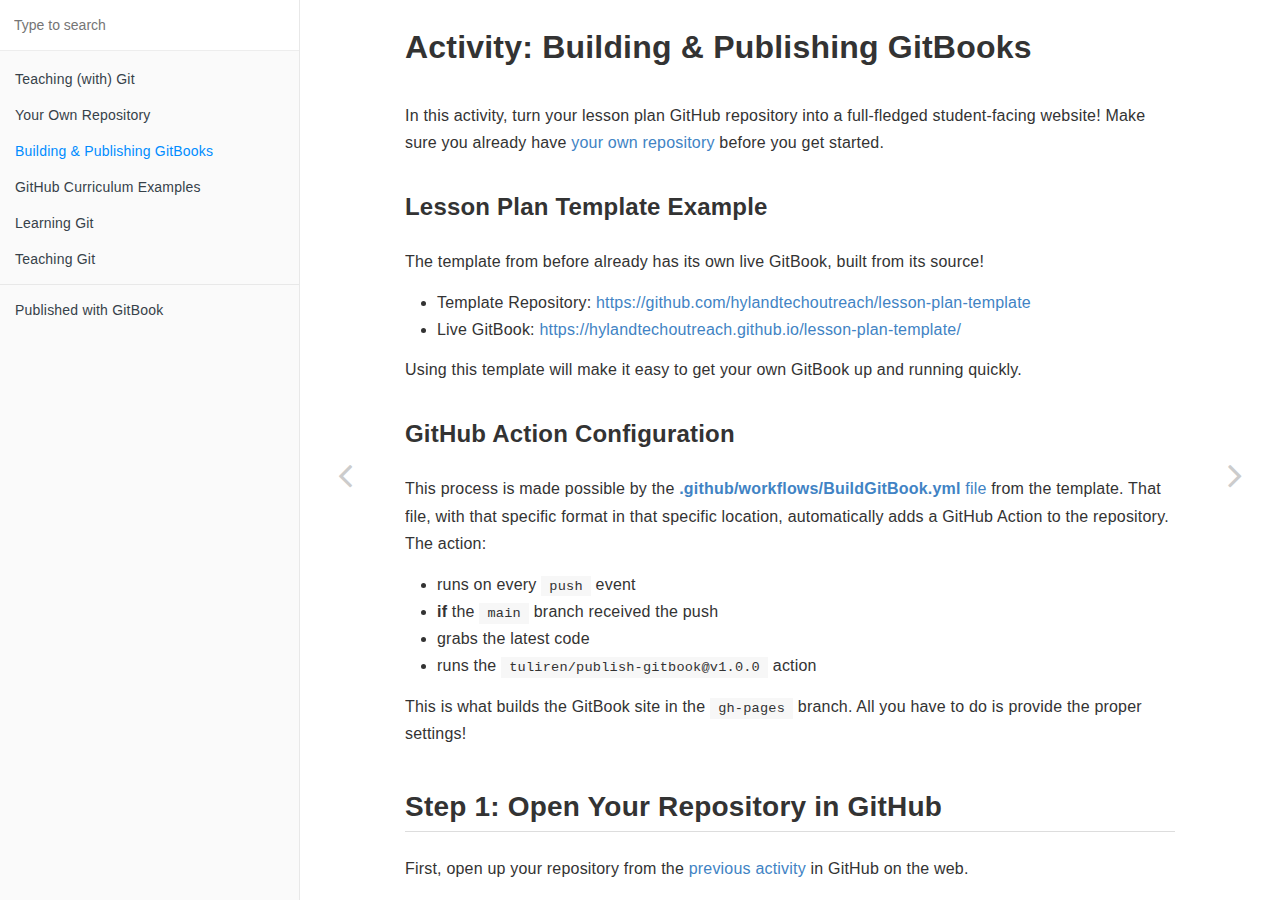
==== BuildingAndPublishingGitBooks.html @ dd917e14 "Update gitbook 2024-06-04 14:26:56" ====
<!DOCTYPE HTML>
<html lang="" >
    <head>
        <meta charset="UTF-8">
        <meta content="text/html; charset=utf-8" http-equiv="Content-Type">
        <title>Building & Publishing GitBooks · Teaching (with) Git</title>
        <meta http-equiv="X-UA-Compatible" content="IE=edge" />
        <meta name="description" content="">
        <meta name="generator" content="GitBook 3.2.3">
        
        
        
    
    <link rel="stylesheet" href="gitbook/style.css">

    
            
                
                <link rel="stylesheet" href="gitbook/gitbook-plugin-highlight/website.css">
                
            
                
                <link rel="stylesheet" href="gitbook/gitbook-plugin-search/search.css">
                
            
                
                <link rel="stylesheet" href="gitbook/gitbook-plugin-fontsettings/website.css">
                
            
        

    

    
        
        <link rel="stylesheet" href="styles/website.css">
        
    
        
    
        
    
        
    
        
    
        
    

        
    
    
    <meta name="HandheldFriendly" content="true"/>
    <meta name="viewport" content="width=device-width, initial-scale=1, user-scalable=no">
    <meta name="apple-mobile-web-app-capable" content="yes">
    <meta name="apple-mobile-web-app-status-bar-style" content="black">
    <link rel="apple-touch-icon-precomposed" sizes="152x152" href="gitbook/images/apple-touch-icon-precomposed-152.png">
    <link rel="shortcut icon" href="gitbook/images/favicon.ico" type="image/x-icon">

    
    <link rel="next" href="GitHubCurriculumExamples.html" />
    
    
    <link rel="prev" href="YourOwnRepository.html" />
    

    </head>
    <body>
        
<div class="book">
    <div class="book-summary">
        
            
<div id="book-search-input" role="search">
    <input type="text" placeholder="Type to search" />
</div>

            
                <nav role="navigation">
                


<ul class="summary">
    
    

    

    
        
        
    
        <li class="chapter " data-level="1.1" data-path="./">
            
                <a href="./">
            
                    
                    Teaching (with) Git
            
                </a>
            

            
        </li>
    
        <li class="chapter " data-level="1.2" data-path="YourOwnRepository.html">
            
                <a href="YourOwnRepository.html">
            
                    
                    Your Own Repository
            
                </a>
            

            
        </li>
    
        <li class="chapter active" data-level="1.3" data-path="BuildingAndPublishingGitBooks.html">
            
                <a href="BuildingAndPublishingGitBooks.html">
            
                    
                    Building & Publishing GitBooks
            
                </a>
            

            
        </li>
    
        <li class="chapter " data-level="1.4" data-path="GitHubCurriculumExamples.html">
            
                <a href="GitHubCurriculumExamples.html">
            
                    
                    GitHub Curriculum Examples
            
                </a>
            

            
        </li>
    
        <li class="chapter " data-level="1.5" data-path="LearningGit.html">
            
                <a href="LearningGit.html">
            
                    
                    Learning Git
            
                </a>
            

            
        </li>
    
        <li class="chapter " data-level="1.6" data-path="TeachingGit.html">
            
                <a href="TeachingGit.html">
            
                    
                    Teaching Git
            
                </a>
            

            
        </li>
    

    

    <li class="divider"></li>

    <li>
        <a href="https://www.gitbook.com" target="blank" class="gitbook-link">
            Published with GitBook
        </a>
    </li>
</ul>


                </nav>
            
        
    </div>

    <div class="book-body">
        
            <div class="body-inner">
                
                    

<div class="book-header" role="navigation">
    

    <!-- Title -->
    <h1>
        <i class="fa fa-circle-o-notch fa-spin"></i>
        <a href="." >Building & Publishing GitBooks</a>
    </h1>
</div>




                    <div class="page-wrapper" tabindex="-1" role="main">
                        <div class="page-inner">
                            
<div id="book-search-results">
    <div class="search-noresults">
    
                                <section class="normal markdown-section">
                                
                                <h1 id="activity-building--publishing-gitbooks">Activity: Building &amp; Publishing GitBooks</h1>
<p>In this activity, turn your lesson plan GitHub repository into a full-fledged student-facing website! Make sure you already have <a href="YourOwnRepository.html">your own repository</a> before you get started.</p>
<h3 id="lesson-plan-template-example">Lesson Plan Template Example</h3>
<p>The template from before already has its own live GitBook, built from its source!</p>
<ul>
<li>Template Repository: <a href="https://github.com/hylandtechoutreach/lesson-plan-template" target="_blank">https://github.com/hylandtechoutreach/lesson-plan-template</a></li>
<li>Live GitBook: <a href="https://hylandtechoutreach.github.io/lesson-plan-template/" target="_blank">https://hylandtechoutreach.github.io/lesson-plan-template/</a></li>
</ul>
<p>Using this template will make it easy to get your own GitBook up and running quickly.</p>
<h3 id="github-action-configuration">GitHub Action Configuration</h3>
<p>This process is made possible by the <a href="https://github.com/hylandtechoutreach/lesson-plan-template/blob/main/.github/workflows/BuildGitBook.yml" target="_blank"><strong>.github/workflows/BuildGitBook.yml</strong> file</a> from the template. That file, with that specific format in that specific location, automatically adds a GitHub Action to the repository. The action:</p>
<ul>
<li>runs on every <code>push</code> event</li>
<li><strong>if</strong> the <code>main</code> branch received the push</li>
<li>grabs the latest code</li>
<li>runs the <code>tuliren/publish-gitbook@v1.0.0</code> action</li>
</ul>
<p>This is what builds the GitBook site in the <code>gh-pages</code> branch. All you have to do is provide the proper settings!</p>
<h2 id="step-1-open-your-repository-in-github">Step 1: Open Your Repository in GitHub</h2>
<p>First, open up your repository from the <a href="YourOwnRepository.html">previous activity</a> in GitHub on the web.</p>
<h2 id="step-2-update-permissions-for-github-actions">Step 2: Update Permissions for GitHub Actions</h2>
<p>Next, the GitHub Action workflow needs the proper permissions in order to push the GitBook code to the repository. Follow these steps:</p>
<ol>
<li>Open the Settings of the repository from the top menu<br> <img src="Assets/RepositorySettings.png" alt=""></li>
<li>On the left, under <strong>Code and automation</strong>, click the <strong>Actions</strong> dropdown</li>
<li>Under <strong>Actions</strong>, select the <strong>General</strong> page<br> <img src="Assets/ActionsGeneralSettings.png" alt=""></li>
<li>On that page, scroll down to the <strong>Workflow permissions</strong> section</li>
<li>Select the <strong>Read and write permissions</strong> option</li>
<li>Click the <strong>Save</strong> button<br> <img src="Assets/WorkflowReadWriteSave.png" alt=""></li>
</ol>
<p>Now the GitHub Action should be able to run successfully. It&apos;s time to test it.</p>
<h2 id="step-3-update-the-content">Step 3: Update the Content</h2>
<p>Make a nominal change to the codebase just to see if it&apos;s working.</p>
<ol>
<li>Open the <strong>AdditionalPage.md</strong> file from the GitHub Web interface<br> <img src="Assets/OpenAdditionalPage.png" alt=""></li>
<li>When viewing the file, click the edit button in the upper right<br> <img src="Assets/EditAdditionalPage.png" alt=""></li>
<li>In the editor, make a change in the file (like adding &quot;It&apos;s cool.&quot; at the end)</li>
<li>Click the <strong>Commit changes</strong> button in the upper right<br> <img src="Assets/CommitAdditionalPage.png" alt=""></li>
<li>In the pop-up that appears, click the <strong>Commit changes</strong> button<br> <img src="Assets/CommitCommit.png" alt=""></li>
</ol>
<blockquote>
<p><em>Note: committing the changes through the GitHub Web interface will act as a <code>push</code> action to the <code>main</code> branch.</em></p>
</blockquote>
<p>Pushing this change will kick off the build process through GitHub Actions! Open the Actions of the repository from the top menu to check on the progress of the action:</p>
<p><img src="Assets/CheckActionProgress.png" alt=""></p>
<p>Once it completes successfully, all that&apos;s left is to make sure GitHub Pages is hooked up to the correct branch.</p>
<h2 id="step-4-update-the-source-for-github-pages">Step 4: Update the Source for GitHub Pages</h2>
<p>The final step is to set the source for GitHub Pages.</p>
<ol>
<li>Reopen the Settings of the repository from the top menu<br> <img src="Assets/RepositorySettings.png" alt=""></li>
<li>On the left, under the <strong>Code and automation</strong>, click the <strong>Pages</strong> link<br> <img src="Assets/PagesLink.png" alt=""></li>
<li>In the <strong>Build and deployment</strong> section, under <strong>Branch</strong>, select the <strong>None</strong> dropdown and choose <strong>gh-pages</strong><br> <img src="Assets/SelectGhPages.png" alt=""></li>
<li>Click the <strong>Save</strong> button<br> <img src="Assets/SaveGhPages.png" alt=""></li>
</ol>
<p>That&apos;s it! Wait for a minute or so, then refresh the page. A box should appear:</p>
<p><img src="Assets/SiteIsLive.png" alt=""></p>
<p>Click the link, or the <strong>Visit site</strong> button, to visit your live GitBook!</p>
<h4 id="notes">Notes</h4>
<p>A couple of notes regarding GitHub Pages:</p>
<ul>
<li>With the free version of GitHub, a repository <em>must</em> be public for GitHub Pages to be available</li>
<li>Creating a simplified URL (e.g., <code>yourusername.github.io</code>) is possible by creating a repository with that name</li>
</ul>
<p><a href="https://docs.github.com/en/pages/quickstart" target="_blank">Click here to read more about GitHub Pages.</a></p>

                                
                                </section>
                            
    </div>
    <div class="search-results">
        <div class="has-results">
            
            <h1 class="search-results-title"><span class='search-results-count'></span> results matching "<span class='search-query'></span>"</h1>
            <ul class="search-results-list"></ul>
            
        </div>
        <div class="no-results">
            
            <h1 class="search-results-title">No results matching "<span class='search-query'></span>"</h1>
            
        </div>
    </div>
</div>

                        </div>
                    </div>
                
            </div>

            
                
                <a href="YourOwnRepository.html" class="navigation navigation-prev " aria-label="Previous page: Your Own Repository">
                    <i class="fa fa-angle-left"></i>
                </a>
                
                
                <a href="GitHubCurriculumExamples.html" class="navigation navigation-next " aria-label="Next page: GitHub Curriculum Examples">
                    <i class="fa fa-angle-right"></i>
                </a>
                
            
        
    </div>

    <script>
        var gitbook = gitbook || [];
        gitbook.push(function() {
            gitbook.page.hasChanged({"page":{"title":"Building & Publishing GitBooks","level":"1.3","depth":1,"next":{"title":"GitHub Curriculum Examples","level":"1.4","depth":1,"path":"GitHubCurriculumExamples.md","ref":"GitHubCurriculumExamples.md","articles":[]},"previous":{"title":"Your Own Repository","level":"1.2","depth":1,"path":"YourOwnRepository.md","ref":"YourOwnRepository.md","articles":[]},"dir":"ltr"},"config":{"plugins":[],"styles":{"website":"styles/website.css","pdf":"styles/pdf.css","epub":"styles/epub.css","mobi":"styles/mobi.css","ebook":"styles/ebook.css","print":"styles/print.css"},"pluginsConfig":{"highlight":{},"search":{},"lunr":{"maxIndexSize":1000000,"ignoreSpecialCharacters":false},"sharing":{"facebook":true,"twitter":true,"google":false,"weibo":false,"instapaper":false,"vk":false,"all":["facebook","google","twitter","weibo","instapaper"]},"fontsettings":{"theme":"white","family":"sans","size":2},"theme-default":{"styles":{"website":"styles/website.css","pdf":"styles/pdf.css","epub":"styles/epub.css","mobi":"styles/mobi.css","ebook":"styles/ebook.css","print":"styles/print.css"},"showLevel":false}},"theme":"default","pdf":{"pageNumbers":true,"fontSize":12,"fontFamily":"Arial","paperSize":"a4","chapterMark":"pagebreak","pageBreaksBefore":"/","margin":{"right":62,"left":62,"top":56,"bottom":56}},"structure":{"langs":"LANGS.md","readme":"README.md","glossary":"GLOSSARY.md","summary":"SUMMARY.md"},"variables":{},"title":"Teaching (with) Git","gitbook":"*"},"file":{"path":"BuildingAndPublishingGitBooks.md","mtime":"2024-06-04T14:26:26.495Z","type":"markdown"},"gitbook":{"version":"3.2.3","time":"2024-06-04T14:26:54.994Z"},"basePath":".","book":{"language":""}});
        });
    </script>
</div>

        
    <script src="gitbook/gitbook.js"></script>
    <script src="gitbook/theme.js"></script>
    
        
        <script src="gitbook/gitbook-plugin-search/search-engine.js"></script>
        
    
        
        <script src="gitbook/gitbook-plugin-search/search.js"></script>
        
    
        
        <script src="gitbook/gitbook-plugin-lunr/lunr.min.js"></script>
        
    
        
        <script src="gitbook/gitbook-plugin-lunr/search-lunr.js"></script>
        
    
        
        <script src="gitbook/gitbook-plugin-sharing/buttons.js"></script>
        
    
        
        <script src="gitbook/gitbook-plugin-fontsettings/fontsettings.js"></script>
        
    

    </body>
</html>
---- gitbook/gitbook-plugin-highlight/website.css ----
.book .book-body .page-wrapper .page-inner section.normal pre,
.book .book-body .page-wrapper .page-inner section.normal code {
  /* http://jmblog.github.com/color-themes-for-google-code-highlightjs */
  /* Tomorrow Comment */
  /* Tomorrow Red */
  /* Tomorrow Orange */
  /* Tomorrow Yellow */
  /* Tomorrow Green */
  /* Tomorrow Aqua */
  /* Tomorrow Blue */
  /* Tomorrow Purple */
}
.book .book-body .page-wrapper .page-inner section.normal pre .hljs-comment,
.book .book-body .page-wrapper .page-inner section.normal code .hljs-comment,
.book .book-body .page-wrapper .page-inner section.normal pre .hljs-title,
.book .book-body .page-wrapper .page-inner section.normal code .hljs-title {
  color: #8e908c;
}
.book .book-body .page-wrapper .page-inner section.normal pre .hljs-variable,
.book .book-body .page-wrapper .page-inner section.normal code .hljs-variable,
.book .book-body .page-wrapper .page-inner section.normal pre .hljs-attribute,
.book .book-body .page-wrapper .page-inner section.normal code .hljs-attribute,
.book .book-body .page-wrapper .page-inner section.normal pre .hljs-tag,
.book .book-body .page-wrapper .page-inner section.normal code .hljs-tag,
.book .book-body .page-wrapper .page-inner section.normal pre .hljs-regexp,
.book .book-body .page-wrapper .page-inner section.normal code .hljs-regexp,
.book .book-body .page-wrapper .page-inner section.normal pre .hljs-deletion,
.book .book-body .page-wrapper .page-inner section.normal code .hljs-deletion,
.book .book-body .page-wrapper .page-inner section.normal pre .ruby .hljs-constant,
.book .book-body .page-wrapper .page-inner section.normal code .ruby .hljs-constant,
.book .book-body .page-wrapper .page-inner section.normal pre .xml .hljs-tag .hljs-title,
.book .book-body .page-wrapper .page-inner section.normal code .xml .hljs-tag .hljs-title,
.book .book-body .page-wrapper .page-inner section.normal pre .xml .hljs-pi,
.book .book-body .page-wrapper .page-inner section.normal code .xml .hljs-pi,
.book .book-body .page-wrapper .page-inner section.normal pre .xml .hljs-doctype,
.book .book-body .page-wrapper .page-inner section.normal code .xml .hljs-doctype,
.book .book-body .page-wrapper .page-inner section.normal pre .html .hljs-doctype,
.book .book-body .page-wrapper .page-inner section.normal code .html .hljs-doctype,
.book .book-body .page-wrapper .page-inner section.normal pre .css .hljs-id,
.book .book-body .page-wrapper .page-inner section.normal code .css .hljs-id,
.book .book-body .page-wrapper .page-inner section.normal pre .css .hljs-class,
.book .book-body .page-wrapper .page-inner section.normal code .css .hljs-class,
.book .book-body .page-wrapper .page-inner section.normal pre .css .hljs-pseudo,
.book .book-body .page-wrapper .page-inner section.normal code .css .hljs-pseudo {
  color: #c82829;
}
.book .book-body .page-wrapper .page-inner section.normal pre .hljs-number,
.book .book-body .page-wrapper .page-inner section.normal code .hljs-number,
.book .book-body .page-wrapper .page-inner section.normal pre .hljs-preprocessor,
.book .book-body .page-wrapper .page-inner section.normal code .hljs-preprocessor,
.book .book-body .page-wrapper .page-inner section.normal pre .hljs-pragma,
.book .book-body .page-wrapper .page-inner section.normal code .hljs-pragma,
.book .book-body .page-wrapper .page-inner section.normal pre .hljs-built_in,
.book .book-body .page-wrapper .page-inner section.normal code .hljs-built_in,
.book .book-body .page-wrapper .page-inner section.normal pre .hljs-literal,
.book .book-body .page-wrapper .page-inner section.normal code .hljs-literal,
.book .book-body .page-wrapper .page-inner section.normal pre .hljs-params,
.book .book-body .page-wrapper .page-inner section.normal code .hljs-params,
.book .book-body .page-wrapper .page-inner section.normal pre .hljs-constant,
.book .book-body .page-wrapper .page-inner section.normal code .hljs-constant {
  color: #f5871f;
}
.book .book-body .page-wrapper .page-inner section.normal pre .ruby .hljs-class .hljs-title,
.book .book-body .page-wrapper .page-inner section.normal code .ruby .hljs-class .hljs-title,
.book .book-body .page-wrapper .page-inner section.normal pre .css .hljs-rules .hljs-attribute,
.book .book-body .page-wrapper .page-inner section.normal code .css .hljs-rules .hljs-attribute {
  color: #eab700;
}
.book .book-body .page-wrapper .page-inner section.normal pre .hljs-string,
.book .book-body .page-wrapper .page-inner section.normal code .hljs-string,
.book .book-body .page-wrapper .page-inner section.normal pre .hljs-value,
.book .book-body .page-wrapper .page-inner section.normal code .hljs-value,
.book .book-body .page-wrapper .page-inner section.normal pre .hljs-inheritance,
.book .book-body .page-wrapper .page-inner section.normal code .hljs-inheritance,
.book .book-body .page-wrapper .page-inner section.normal pre .hljs-header,
.book .book-body .page-wrapper .page-inner section.normal code .hljs-header,
.book .book-body .page-wrapper .page-inner section.normal pre .hljs-addition,
.book .book-body .page-wrapper .page-inner section.normal code .hljs-addition,
.book .book-body .page-wrapper .page-inner section.normal pre .ruby .hljs-symbol,
.book .book-body .page-wrapper .page-inner section.normal code .ruby .hljs-symbol,
.book .book-body .page-wrapper .page-inner section.normal pre .xml .hljs-cdata,
.book .book-body .page-wrapper .page-inner section.normal code .xml .hljs-cdata {
  color: #718c00;
}
.book .book-body .page-wrapper .page-inner section.normal pre .css .hljs-hexcolor,
.book .book-body .page-wrapper .page-inner section.normal code .css .hljs-hexcolor {
  color: #3e999f;
}
.book .book-body .page-wrapper .page-inner section.normal pre .hljs-function,
.book .book-body .page-wrapper .page-inner section.normal code .hljs-function,
.book .book-body .page-wrapper .page-inner section.normal pre .python .hljs-decorator,
.book .book-body .page-wrapper .page-inner section.normal code .python .hljs-decorator,
.book .book-body .page-wrapper .page-inner section.normal pre .python .hljs-title,
.book .book-body .page-wrapper .page-inner section.normal code .python .hljs-title,
.book .book-body .page-wrapper .page-inner section.normal pre .ruby .hljs-function .hljs-title,
.book .book-body .page-wrapper .page-inner section.normal code .ruby .hljs-function .hljs-title,
.book .book-body .page-wrapper .page-inner section.normal pre .ruby .hljs-title .hljs-keyword,
.book .book-body .page-wrapper .page-inner section.normal code .ruby .hljs-title .hljs-keyword,
.book .book-body .page-wrapper .page-inner section.normal pre .perl .hljs-sub,
.book .book-body .page-wrapper .page-inner section.normal code .perl .hljs-sub,
.book .book-body .page-wrapper .page-inner section.normal pre .javascript .hljs-title,
.book .book-body .page-wrapper .page-inner section.normal code .javascript .hljs-title,
.book .book-body .page-wrapper .page-inner section.normal pre .coffeescript .hljs-title,
.book .book-body .page-wrapper .page-inner section.normal code .coffeescript .hljs-title {
  color: #4271ae;
}
.book .book-body .page-wrapper .page-inner section.normal pre .hljs-keyword,
.book .book-body .page-wrapper .page-inner section.normal code .hljs-keyword,
.book .book-body .page-wrapper .page-inner section.normal pre .javascript .hljs-function,
.book .book-body .page-wrapper .page-inner section.normal code .javascript .hljs-function {
  color: #8959a8;
}
.book .book-body .page-wrapper .page-inner section.normal pre .hljs,
.book .book-body .page-wrapper .page-inner section.normal code .hljs {
  display: block;
  background: white;
  color: #4d4d4c;
  padding: 0.5em;
}
.book .book-body .page-wrapper .page-inner section.normal pre .coffeescript .javascript,
.book .book-body .page-wrapper .page-inner section.normal code .coffeescript .javascript,
.book .book-body .page-wrapper .page-inner section.normal pre .javascript .xml,
.book .book-body .page-wrapper .page-inner section.normal code .javascript .xml,
.book .book-body .page-wrapper .page-inner section.normal pre .tex .hljs-formula,
.book .book-body .page-wrapper .page-inner section.normal code .tex .hljs-formula,
.book .book-body .page-wrapper .page-inner section.normal pre .xml .javascript,
.book .book-body .page-wrapper .page-inner section.normal code .xml .javascript,
.book .book-body .page-wrapper .page-inner section.normal pre .xml .vbscript,
.book .book-body .page-wrapper .page-inner section.normal code .xml .vbscript,
.book .book-body .page-wrapper .page-inner section.normal pre .xml .css,
.book .book-body .page-wrapper .page-inner section.normal code .xml .css,
.book .book-body .page-wrapper .page-inner section.normal pre .xml .hljs-cdata,
.book .book-body .page-wrapper .page-inner section.normal code .xml .hljs-cdata {
  opacity: 0.5;
}
.book.color-theme-1 .book-body .page-wrapper .page-inner section.normal pre,
.book.color-theme-1 .book-body .page-wrapper .page-inner section.normal code {
  /*

Orginal Style from ethanschoonover.com/solarized (c) Jeremy Hull <sourdrums@gmail.com>

*/
  /* Solarized Green */
  /* Solarized Cyan */
  /* Solarized Blue */
  /* Solarized Yellow */
  /* Solarized Orange */
  /* Solarized Red */
  /* Solarized Violet */
}
.book.color-theme-1 .book-body .page-wrapper .page-inner section.normal pre .hljs,
.book.color-theme-1 .book-body .page-wrapper .page-inner section.normal code .hljs {
  display: block;
  padding: 0.5em;
  background: #fdf6e3;
  color: #657b83;
}
.book.color-theme-1 .book-body .page-wrapper .page-inner section.normal pre .hljs-comment,
.book.color-theme-1 .book-body .page-wrapper .page-inner section.normal code .hljs-comment,
.book.color-theme-1 .book-body .page-wrapper .page-inner section.normal pre .hljs-template_comment,
.book.color-theme-1 .book-body .page-wrapper .page-inner section.normal code .hljs-template_comment,
.book.color-theme-1 .book-body .page-wrapper .page-inner section.normal pre .diff .hljs-header,
.book.color-theme-1 .book-body .page-wrapper .page-inner section.normal code .diff .hljs-header,
.book.color-theme-1 .book-body .page-wrapper .page-inner section.normal pre .hljs-doctype,
.book.color-theme-1 .book-body .page-wrapper .page-inner section.normal code .hljs-doctype,
.book.color-theme-1 .book-body .page-wrapper .page-inner section.normal pre .hljs-pi,
.book.color-theme-1 .book-body .page-wrapper .page-inner section.normal code .hljs-pi,
.book.color-theme-1 .book-body .page-wrapper .page-inner section.normal pre .lisp .hljs-string,
.book.color-theme-1 .book-body .page-wrapper .page-inner section.normal code .lisp .hljs-string,
.book.color-theme-1 .book-body .page-wrapper .page-inner section.normal pre .hljs-javadoc,
.book.color-theme-1 .book-body .page-wrapper .page-inner section.normal code .hljs-javadoc {
  color: #93a1a1;
}
.book.color-theme-1 .book-body .page-wrapper .page-inner section.normal pre .hljs-keyword,
.book.color-theme-1 .book-body .page-wrapper .page-inner section.normal code .hljs-keyword,
.book.color-theme-1 .book-body .page-wrapper .page-inner section.normal pre .hljs-winutils,
.book.color-theme-1 .book-body .page-wrapper .page-inner section.normal code .hljs-winutils,
.book.color-theme-1 .book-body .page-wrapper .page-inner section.normal pre .method,
.book.color-theme-1 .book-body .page-wrapper .page-inner section.normal code .method,
.book.color-theme-1 .book-body .page-wrapper .page-inner section.normal pre .hljs-addition,
.book.color-theme-1 .book-body .page-wrapper .page-inner section.normal code .hljs-addition,
.book.color-theme-1 .book-body .page-wrapper .page-inner section.normal pre .css .hljs-tag,
.book.color-theme-1 .book-body .page-wrapper .page-inner section.normal code .css .hljs-tag,
.book.color-theme-1 .book-body .page-wrapper .page-inner section.normal pre .hljs-request,
.book.color-theme-1 .book-body .page-wrapper .page-inner section.normal code .hljs-request,
.book.color-theme-1 .book-body .page-wrapper .page-inner section.normal pre .hljs-status,
.book.color-theme-1 .book-body .page-wrapper .page-inner section.normal code .hljs-status,
.book.color-theme-1 .book-body .page-wrapper .page-inner section.normal pre .nginx .hljs-title,
.book.color-theme-1 .book-body .page-wrapper .page-inner section.normal code .nginx .hljs-title {
  color: #859900;
}
.book.color-theme-1 .book-body .page-wrapper .page-inner section.normal pre .hljs-number,
.book.color-theme-1 .book-body .page-wrapper .page-inner section.normal code .hljs-number,
.book.color-theme-1 .book-body .page-wrapper .page-inner section.normal pre .hljs-command,
.book.color-theme-1 .book-body .page-wrapper .page-inner section.normal code .hljs-command,
.book.color-theme-1 .book-body .page-wrapper .page-inner section.normal pre .hljs-string,
.book.color-theme-1 .book-body .page-wrapper .page-inner section.normal code .hljs-string,
.book.color-theme-1 .book-body .page-wrapper .page-inner section.normal pre .hljs-tag .hljs-value,
.book.color-theme-1 .book-body .page-wrapper .page-inner section.normal code .hljs-tag .hljs-value,
.book.color-theme-1 .book-body .page-wrapper .page-inner section.normal pre .hljs-rules .hljs-value,
.book.color-theme-1 .book-body .page-wrapper .page-inner section.normal code .hljs-rules .hljs-value,
.book.color-theme-1 .book-body .page-wrapper .page-inner section.normal pre .hljs-phpdoc,
.book.color-theme-1 .book-body .page-wrapper .page-inner section.normal code .hljs-phpdoc,
.book.color-theme-1 .book-body .page-wrapper .page-inner section.normal pre .tex .hljs-formula,
.book.color-theme-1 .book-body .page-wrapper .page-inner section.normal code .tex .hljs-formula,
.book.color-theme-1 .book-body .page-wrapper .page-inner section.normal pre .hljs-regexp,
.book.color-theme-1 .book-body .page-wrapper .page-inner section.normal code .hljs-regexp,
.book.color-theme-1 .book-body .page-wrapper .page-inner section.normal pre .hljs-hexcolor,
.book.color-theme-1 .book-body .page-wrapper .page-inner section.normal code .hljs-hexcolor,
.book.color-theme-1 .book-body .page-wrapper .page-inner section.normal pre .hljs-link_url,
.book.color-theme-1 .book-body .page-wrapper .page-inner section.normal code .hljs-link_url {
  color: #2aa198;
}
.book.color-theme-1 .book-body .page-wrapper .page-inner section.normal pre .hljs-title,
.book.color-theme-1 .book-body .page-wrapper .page-inner section.normal code .hljs-title,
.book.color-theme-1 .book-body .page-wrapper .page-inner section.normal pre .hljs-localvars,
.book.color-theme-1 .book-body .page-wrapper .page-inner section.normal code .hljs-localvars,
.book.color-theme-1 .book-body .page-wrapper .page-inner section.normal pre .hljs-chunk,
.book.color-theme-1 .book-body .page-wrapper .page-inner section.normal code .hljs-chunk,
.book.color-theme-1 .book-body .page-wrapper .page-inner section.normal pre .hljs-decorator,
.book.color-theme-1 .book-body .page-wrapper .page-inner section.normal code .hljs-decorator,
.book.color-theme-1 .book-body .page-wrapper .page-inner section.normal pre .hljs-built_in,
.book.color-theme-1 .book-body .page-wrapper .page-inner section.normal code .hljs-built_in,
.book.color-theme-1 .book-body .page-wrapper .page-inner section.normal pre .hljs-identifier,
.book.color-theme-1 .book-body .page-wrapper .page-inner section.normal code .hljs-identifier,
.book.color-theme-1 .book-body .page-wrapper .page-inner section.normal pre .vhdl .hljs-literal,
.book.color-theme-1 .book-body .page-wrapper .page-inner section.normal code .vhdl .hljs-literal,
.book.color-theme-1 .book-body .page-wrapper .page-inner section.normal pre .hljs-id,
.book.color-theme-1 .book-body .page-wrapper .page-inner section.normal code .hljs-id,
.book.color-theme-1 .book-body .page-wrapper .page-inner section.normal pre .css .hljs-function,
.book.color-theme-1 .book-body .page-wrapper .page-inner section.normal code .css .hljs-function {
  color: #268bd2;
}
.book.color-theme-1 .book-body .page-wrapper .page-inner section.normal pre .hljs-attribute,
.book.color-theme-1 .book-body .page-wrapper .page-inner section.normal code .hljs-attribute,
.book.color-theme-1 .book-body .page-wrapper .page-inner section.normal pre .hljs-variable,
.book.color-theme-1 .book-body .page-wrapper .page-inner section.normal code .hljs-variable,
.book.color-theme-1 .book-body .page-wrapper .page-inner section.normal pre .lisp .hljs-body,
.book.color-theme-1 .book-body .page-wrapper .page-inner section.normal code .lisp .hljs-body,
.book.color-theme-1 .book-body .page-wrapper .page-inner section.normal pre .smalltalk .hljs-number,
.book.color-theme-1 .book-body .page-wrapper .page-inner section.normal code .smalltalk .hljs-number,
.book.color-theme-1 .book-body .page-wrapper .page-inner section.normal pre .hljs-constant,
.book.color-theme-1 .book-body .page-wrapper .page-inner section.normal code .hljs-constant,
.book.color-theme-1 .book-body .page-wrapper .page-inner section.normal pre .hljs-class .hljs-title,
.book.color-theme-1 .book-body .page-wrapper .page-inner section.normal code .hljs-class .hljs-title,
.book.color-theme-1 .book-body .page-wrapper .page-inner section.normal pre .hljs-parent,
.book.color-theme-1 .book-body .page-wrapper .page-inner section.normal code .hljs-parent,
.book.color-theme-1 .book-body .page-wrapper .page-inner section.normal pre .haskell .hljs-type,
.book.color-theme-1 .book-body .page-wrapper .page-inner section.normal code .haskell .hljs-type,
.book.color-theme-1 .book-body .page-wrapper .page-inner section.normal pre .hljs-link_reference,
.book.color-theme-1 .book-body .page-wrapper .page-inner section.normal code .hljs-link_reference {
  color: #b58900;
}
.book.color-theme-1 .book-body .page-wrapper .page-inner section.normal pre .hljs-preprocessor,
.book.color-theme-1 .book-body .page-wrapper .page-inner section.normal code .hljs-preprocessor,
.book.color-theme-1 .book-body .page-wrapper .page-inner section.normal pre .hljs-preprocessor .hljs-keyword,
.book.color-theme-1 .book-body .page-wrapper .page-inner section.normal code .hljs-preprocessor .hljs-keyword,
.book.color-theme-1 .book-body .page-wrapper .page-inner section.normal pre .hljs-pragma,
.book.color-theme-1 .book-body .page-wrapper .page-inner section.normal code .hljs-pragma,
.book.color-theme-1 .book-body .page-wrapper .page-inner section.normal pre .hljs-shebang,
.book.color-theme-1 .book-body .page-wrapper .page-inner section.normal code .hljs-shebang,
.book.color-theme-1 .book-body .page-wrapper .page-inner section.normal pre .hljs-symbol,
.book.color-theme-1 .book-body .page-wrapper .page-inner section.normal code .hljs-symbol,
.book.color-theme-1 .book-body .page-wrapper .page-inner section.normal pre .hljs-symbol .hljs-string,
.book.color-theme-1 .book-body .page-wrapper .page-inner section.normal code .hljs-symbol .hljs-string,
.book.color-theme-1 .book-body .page-wrapper .page-inner section.normal pre .diff .hljs-change,
.book.color-theme-1 .book-body .page-wrapper .page-inner section.normal code .diff .hljs-change,
.book.color-theme-1 .book-body .page-wrapper .page-inner section.normal pre .hljs-special,
.book.color-theme-1 .book-body .page-wrapper .page-inner section.normal code .hljs-special,
.book.color-theme-1 .book-body .page-wrapper .page-inner section.normal pre .hljs-attr_selector,
.book.color-theme-1 .book-body .page-wrapper .page-inner section.normal code .hljs-attr_selector,
.book.color-theme-1 .book-body .page-wrapper .page-inner section.normal pre .hljs-subst,
.book.color-theme-1 .book-body .page-wrapper .page-inner section.normal code .hljs-subst,
.book.color-theme-1 .book-body .page-wrapper .page-inner section.normal pre .hljs-cdata,
.book.color-theme-1 .book-body .page-wrapper .page-inner section.normal code .hljs-cdata,
.book.color-theme-1 .book-body .page-wrapper .page-inner section.normal pre .clojure .hljs-title,
.book.color-theme-1 .book-body .page-wrapper .page-inner section.normal code .clojure .hljs-title,
.book.color-theme-1 .book-body .page-wrapper .page-inner section.normal pre .css .hljs-pseudo,
.book.color-theme-1 .book-body .page-wrapper .page-inner section.normal code .css .hljs-pseudo,
.book.color-theme-1 .book-body .page-wrapper .page-inner section.normal pre .hljs-header,
.book.color-theme-1 .book-body .page-wrapper .page-inner section.normal code .hljs-header {
  color: #cb4b16;
}
.book.color-theme-1 .book-body .page-wrapper .page-inner section.normal pre .hljs-deletion,
.book.color-theme-1 .book-body .page-wrapper .page-inner section.normal code .hljs-deletion,
.book.color-theme-1 .book-body .page-wrapper .page-inner section.normal pre .hljs-important,
.book.color-theme-1 .book-body .page-wrapper .page-inner section.normal code .hljs-important {
  color: #dc322f;
}
.book.color-theme-1 .book-body .page-wrapper .page-inner section.normal pre .hljs-link_label,
.book.color-theme-1 .book-body .page-wrapper .page-inner section.normal code .hljs-link_label {
  color: #6c71c4;
}
.book.color-theme-1 .book-body .page-wrapper .page-inner section.normal pre .tex .hljs-formula,
.book.color-theme-1 .book-body .page-wrapper .page-inner section.normal code .tex .hljs-formula {
  background: #eee8d5;
}
.book.color-theme-2 .book-body .page-wrapper .page-inner section.normal pre,
.book.color-theme-2 .book-body .page-wrapper .page-inner section.normal code {
  /* Tomorrow Night Bright Theme */
  /* Original theme - https://github.com/chriskempson/tomorrow-theme */
  /* http://jmblog.github.com/color-themes-for-google-code-highlightjs */
  /* Tomorrow Comment */
  /* Tomorrow Red */
  /* Tomorrow Orange */
  /* Tomorrow Yellow */
  /* Tomorrow Green */
  /* Tomorrow Aqua */
  /* Tomorrow Blue */
  /* Tomorrow Purple */
}
.book.color-theme-2 .book-body .page-wrapper .page-inner section.normal pre .hljs-comment,
.book.color-theme-2 .book-body .page-wrapper .page-inner section.normal code .hljs-comment,
.book.color-theme-2 .book-body .page-wrapper .page-inner section.normal pre .hljs-title,
.book.color-theme-2 .book-body .page-wrapper .page-inner section.normal code .hljs-title {
  color: #969896;
}
.book.color-theme-2 .book-body .page-wrapper .page-inner section.normal pre .hljs-variable,
.book.color-theme-2 .book-body .page-wrapper .page-inner section.normal code .hljs-variable,
.book.color-theme-2 .book-body .page-wrapper .page-inner section.normal pre .hljs-attribute,
.book.color-theme-2 .book-body .page-wrapper .page-inner section.normal code .hljs-attribute,
.book.color-theme-2 .book-body .page-wrapper .page-inner section.normal pre .hljs-tag,
.book.color-theme-2 .book-body .page-wrapper .page-inner section.normal code .hljs-tag,
.book.color-theme-2 .book-body .page-wrapper .page-inner section.normal pre .hljs-regexp,
.book.color-theme-2 .book-body .page-wrapper .page-inner section.normal code .hljs-regexp,
.book.color-theme-2 .book-body .page-wrapper .page-inner section.normal pre .hljs-deletion,
.book.color-theme-2 .book-body .page-wrapper .page-inner section.normal code .hljs-deletion,
.book.color-theme-2 .book-body .page-wrapper .page-inner section.normal pre .ruby .hljs-constant,
.book.color-theme-2 .book-body .page-wrapper .page-inner section.normal code .ruby .hljs-constant,
.book.color-theme-2 .book-body .page-wrapper .page-inner section.normal pre .xml .hljs-tag .hljs-title,
.book.color-theme-2 .book-body .page-wrapper .page-inner section.normal code .xml .hljs-tag .hljs-title,
.book.color-theme-2 .book-body .page-wrapper .page-inner section.normal pre .xml .hljs-pi,
.book.color-theme-2 .book-body .page-wrapper .page-inner section.normal code .xml .hljs-pi,
.book.color-theme-2 .book-body .page-wrapper .page-inner section.normal pre .xml .hljs-doctype,
.book.color-theme-2 .book-body .page-wrapper .page-inner section.normal code .xml .hljs-doctype,
.book.color-theme-2 .book-body .page-wrapper .page-inner section.normal pre .html .hljs-doctype,
.book.color-theme-2 .book-body .page-wrapper .page-inner section.normal code .html .hljs-doctype,
.book.color-theme-2 .book-body .page-wrapper .page-inner section.normal pre .css .hljs-id,
.book.color-theme-2 .book-body .page-wrapper .page-inner section.normal code .css .hljs-id,
.book.color-theme-2 .book-body .page-wrapper .page-inner section.normal pre .css .hljs-class,
.book.color-theme-2 .book-body .page-wrapper .page-inner section.normal code .css .hljs-class,
.book.color-theme-2 .book-body .page-wrapper .page-inner section.normal pre .css .hljs-pseudo,
.book.color-theme-2 .book-body .page-wrapper .page-inner section.normal code .css .hljs-pseudo {
  color: #d54e53;
}
.book.color-theme-2 .book-body .page-wrapper .page-inner section.normal pre .hljs-number,
.book.color-theme-2 .book-body .page-wrapper .page-inner section.normal code .hljs-number,
.book.color-theme-2 .book-body .page-wrapper .page-inner section.normal pre .hljs-preprocessor,
.book.color-theme-2 .book-body .page-wrapper .page-inner section.normal code .hljs-preprocessor,
.book.color-theme-2 .book-body .page-wrapper .page-inner section.normal pre .hljs-pragma,
.book.color-theme-2 .book-body .page-wrapper .page-inner section.normal code .hljs-pragma,
.book.color-theme-2 .book-body .page-wrapper .page-inner section.normal pre .hljs-built_in,
.book.color-theme-2 .book-body .page-wrapper .page-inner section.normal code .hljs-built_in,
.book.color-theme-2 .book-body .page-wrapper .page-inner section.normal pre .hljs-literal,
.book.color-theme-2 .book-body .page-wrapper .page-inner section.normal code .hljs-literal,
.book.color-theme-2 .book-body .page-wrapper .page-inner section.normal pre .hljs-params,
.book.color-theme-2 .book-body .page-wrapper .page-inner section.normal code .hljs-params,
.book.color-theme-2 .book-body .page-wrapper .page-inner section.normal pre .hljs-constant,
.book.color-theme-2 .book-body .page-wrapper .page-inner section.normal code .hljs-constant {
  color: #e78c45;
}
.book.color-theme-2 .book-body .page-wrapper .page-inner section.normal pre .ruby .hljs-class .hljs-title,
.book.color-theme-2 .book-body .page-wrapper .page-inner section.normal code .ruby .hljs-class .hljs-title,
.book.color-theme-2 .book-body .page-wrapper .page-inner section.normal pre .css .hljs-rules .hljs-attribute,
.book.color-theme-2 .book-body .page-wrapper .page-inner section.normal code .css .hljs-rules .hljs-attribute {
  color: #e7c547;
}
.book.color-theme-2 .book-body .page-wrapper .page-inner section.normal pre .hljs-string,
.book.color-theme-2 .book-body .page-wrapper .page-inner section.normal code .hljs-string,
.book.color-theme-2 .book-body .page-wrapper .page-inner section.normal pre .hljs-value,
.book.color-theme-2 .book-body .page-wrapper .page-inner section.normal code .hljs-value,
.book.color-theme-2 .book-body .page-wrapper .page-inner section.normal pre .hljs-inheritance,
.book.color-theme-2 .book-body .page-wrapper .page-inner section.normal code .hljs-inheritance,
.book.color-theme-2 .book-body .page-wrapper .page-inner section.normal pre .hljs-header,
.book.color-theme-2 .book-body .page-wrapper .page-inner section.normal code .hljs-header,
.book.color-theme-2 .book-body .page-wrapper .page-inner section.normal pre .hljs-addition,
.book.color-theme-2 .book-body .page-wrapper .page-inner section.normal code .hljs-addition,
.book.color-theme-2 .book-body .page-wrapper .page-inner section.normal pre .ruby .hljs-symbol,
.book.color-theme-2 .book-body .page-wrapper .page-inner section.normal code .ruby .hljs-symbol,
.book.color-theme-2 .book-body .page-wrapper .page-inner section.normal pre .xml .hljs-cdata,
.book.color-theme-2 .book-body .page-wrapper .page-inner section.normal code .xml .hljs-cdata {
  color: #b9ca4a;
}
.book.color-theme-2 .book-body .page-wrapper .page-inner section.normal pre .css .hljs-hexcolor,
.book.color-theme-2 .book-body .page-wrapper .page-inner section.normal code .css .hljs-hexcolor {
  color: #70c0b1;
}
.book.color-theme-2 .book-body .page-wrapper .page-inner section.normal pre .hljs-function,
.book.color-theme-2 .book-body .page-wrapper .page-inner section.normal code .hljs-function,
.book.color-theme-2 .book-body .page-wrapper .page-inner section.normal pre .python .hljs-decorator,
.book.color-theme-2 .book-body .page-wrapper .page-inner section.normal code .python .hljs-decorator,
.book.color-theme-2 .book-body .page-wrapper .page-inner section.normal pre .python .hljs-title,
.book.color-theme-2 .book-body .page-wrapper .page-inner section.normal code .python .hljs-title,
.book.color-theme-2 .book-body .page-wrapper .page-inner section.normal pre .ruby .hljs-function .hljs-title,
.book.color-theme-2 .book-body .page-wrapper .page-inner section.normal code .ruby .hljs-function .hljs-title,
.book.color-theme-2 .book-body .page-wrapper .page-inner section.normal pre .ruby .hljs-title .hljs-keyword,
.book.color-theme-2 .book-body .page-wrapper .page-inner section.normal code .ruby .hljs-title .hljs-keyword,
.book.color-theme-2 .book-body .page-wrapper .page-inner section.normal pre .perl .hljs-sub,
.book.color-theme-2 .book-body .page-wrapper .page-inner section.normal code .perl .hljs-sub,
.book.color-theme-2 .book-body .page-wrapper .page-inner section.normal pre .javascript .hljs-title,
.book.color-theme-2 .book-body .page-wrapper .page-inner section.normal code .javascript .hljs-title,
.book.color-theme-2 .book-body .page-wrapper .page-inner section.normal pre .coffeescript .hljs-title,
.book.color-theme-2 .book-body .page-wrapper .page-inner section.normal code .coffeescript .hljs-title {
  color: #7aa6da;
}
.book.color-theme-2 .book-body .page-wrapper .page-inner section.normal pre .hljs-keyword,
.book.color-theme-2 .book-body .page-wrapper .page-inner section.normal code .hljs-keyword,
.book.color-theme-2 .book-body .page-wrapper .page-inner section.normal pre .javascript .hljs-function,
.book.color-theme-2 .book-body .page-wrapper .page-inner section.normal code .javascript .hljs-function {
  color: #c397d8;
}
.book.color-theme-2 .book-body .page-wrapper .page-inner section.normal pre .hljs,
.book.color-theme-2 .book-body .page-wrapper .page-inner section.normal code .hljs {
  display: block;
  background: black;
  color: #eaeaea;
  padding: 0.5em;
}
.book.color-theme-2 .book-body .page-wrapper .page-inner section.normal pre .coffeescript .javascript,
.book.color-theme-2 .book-body .page-wrapper .page-inner section.normal code .coffeescript .javascript,
.book.color-theme-2 .book-body .page-wrapper .page-inner section.normal pre .javascript .xml,
.book.color-theme-2 .book-body .page-wrapper .page-inner section.normal code .javascript .xml,
.book.color-theme-2 .book-body .page-wrapper .page-inner section.normal pre .tex .hljs-formula,
.book.color-theme-2 .book-body .page-wrapper .page-inner section.normal code .tex .hljs-formula,
.book.color-theme-2 .book-body .page-wrapper .page-inner section.normal pre .xml .javascript,
.book.color-theme-2 .book-body .page-wrapper .page-inner section.normal code .xml .javascript,
.book.color-theme-2 .book-body .page-wrapper .page-inner section.normal pre .xml .vbscript,
.book.color-theme-2 .book-body .page-wrapper .page-inner section.normal code .xml .vbscript,
.book.color-theme-2 .book-body .page-wrapper .page-inner section.normal pre .xml .css,
.book.color-theme-2 .book-body .page-wrapper .page-inner section.normal code .xml .css,
.book.color-theme-2 .book-body .page-wrapper .page-inner section.normal pre .xml .hljs-cdata,
.book.color-theme-2 .book-body .page-wrapper .page-inner section.normal code .xml .hljs-cdata {
  opacity: 0.5;
}
---- gitbook/gitbook-plugin-search/search.css ----
/*
    This CSS only styled the search results section, not the search input
    It defines the basic interraction to hide content when displaying results, etc
*/
#book-search-results .search-results {
  display: none;
}
#book-search-results .search-results ul.search-results-list {
  list-style-type: none;
  padding-left: 0;
}
#book-search-results .search-results ul.search-results-list li {
  margin-bottom: 1.5rem;
  padding-bottom: 0.5rem;
  /* Highlight results */
}
#book-search-results .search-results ul.search-results-list li p em {
  background-color: rgba(255, 220, 0, 0.4);
  font-style: normal;
}
#book-search-results .search-results .no-results {
  display: none;
}
#book-search-results.open .search-results {
  display: block;
}
#book-search-results.open .search-noresults {
  display: none;
}
#book-search-results.no-results .search-results .has-results {
  display: none;
}
#book-search-results.no-results .search-results .no-results {
  display: block;
}
---- gitbook/gitbook-plugin-fontsettings/website.css ----
/*
 * Theme 1
 */
.color-theme-1 .dropdown-menu {
  background-color: #111111;
  border-color: #7e888b;
}
.color-theme-1 .dropdown-menu .dropdown-caret .caret-inner {
  border-bottom: 9px solid #111111;
}
.color-theme-1 .dropdown-menu .buttons {
  border-color: #7e888b;
}
.color-theme-1 .dropdown-menu .button {
  color: #afa790;
}
.color-theme-1 .dropdown-menu .button:hover {
  color: #73553c;
}
/*
 * Theme 2
 */
.color-theme-2 .dropdown-menu {
  background-color: #2d3143;
  border-color: #272a3a;
}
.color-theme-2 .dropdown-menu .dropdown-caret .caret-inner {
  border-bottom: 9px solid #2d3143;
}
.color-theme-2 .dropdown-menu .buttons {
  border-color: #272a3a;
}
.color-theme-2 .dropdown-menu .button {
  color: #62677f;
}
.color-theme-2 .dropdown-menu .button:hover {
  color: #f4f4f5;
}
.book .book-header .font-settings .font-enlarge {
  line-height: 30px;
  font-size: 1.4em;
}
.book .book-header .font-settings .font-reduce {
  line-height: 30px;
  font-size: 1em;
}
.book.color-theme-1 .book-body {
  color: #704214;
  background: #f3eacb;
}
.book.color-theme-1 .book-body .page-wrapper .page-inner section {
  background: #f3eacb;
}
.book.color-theme-2 .book-body {
  color: #bdcadb;
  background: #1c1f2b;
}
.book.color-theme-2 .book-body .page-wrapper .page-inner section {
  background: #1c1f2b;
}
.book.font-size-0 .book-body .page-inner section {
  font-size: 1.2rem;
}
.book.font-size-1 .book-body .page-inner section {
  font-size: 1.4rem;
}
.book.font-size-2 .book-body .page-inner section {
  font-size: 1.6rem;
}
.book.font-size-3 .book-body .page-inner section {
  font-size: 2.2rem;
}
.book.font-size-4 .book-body .page-inner section {
  font-size: 4rem;
}
.book.font-family-0 {
  font-family: Georgia, serif;
}
.book.font-family-1 {
  font-family: "Helvetica Neue", Helvetica, Arial, sans-serif;
}
.book.color-theme-1 .book-body .page-wrapper .page-inner section.normal {
  color: #704214;
}
.book.color-theme-1 .book-body .page-wrapper .page-inner section.normal a {
  color: inherit;
}
.book.color-theme-1 .book-body .page-wrapper .page-inner section.normal h1,
.book.color-theme-1 .book-body .page-wrapper .page-inner section.normal h2,
.book.color-theme-1 .book-body .page-wrapper .page-inner section.normal h3,
.book.color-theme-1 .book-body .page-wrapper .page-inner section.normal h4,
.book.color-theme-1 .book-body .page-wrapper .page-inner section.normal h5,
.book.color-theme-1 .book-body .page-wrapper .page-inner section.normal h6 {
  color: inherit;
}
.book.color-theme-1 .book-body .page-wrapper .page-inner section.normal h1,
.book.color-theme-1 .book-body .page-wrapper .page-inner section.normal h2 {
  border-color: inherit;
}
.book.color-theme-1 .book-body .page-wrapper .page-inner section.normal h6 {
  color: inherit;
}
.book.color-theme-1 .book-body .page-wrapper .page-inner section.normal hr {
  background-color: inherit;
}
.book.color-theme-1 .book-body .page-wrapper .page-inner section.normal blockquote {
  border-color: inherit;
}
.book.color-theme-1 .book-body .page-wrapper .page-inner section.normal pre,
.book.color-theme-1 .book-body .page-wrapper .page-inner section.normal code {
  background: #fdf6e3;
  color: #657b83;
  border-color: #f8df9c;
}
.book.color-theme-1 .book-body .page-wrapper .page-inner section.normal .highlight {
  background-color: inherit;
}
.book.color-theme-1 .book-body .page-wrapper .page-inner section.normal table th,
.book.color-theme-1 .book-body .page-wrapper .page-inner section.normal table td {
  border-color: #f5d06c;
}
.book.color-theme-1 .book-body .page-wrapper .page-inner section.normal table tr {
  color: inherit;
  background-color: #fdf6e3;
  border-color: #444444;
}
.book.color-theme-1 .book-body .page-wrapper .page-inner section.normal table tr:nth-child(2n) {
  background-color: #fbeecb;
}
.book.color-theme-2 .book-body .page-wrapper .page-inner section.normal {
  color: #bdcadb;
}
.book.color-theme-2 .book-body .page-wrapper .page-inner section.normal a {
  color: #3eb1d0;
}
.book.color-theme-2 .book-body .page-wrapper .page-inner section.normal h1,
.book.color-theme-2 .book-body .page-wrapper .page-inner section.normal h2,
.book.color-theme-2 .book-body .page-wrapper .page-inner section.normal h3,
.book.color-theme-2 .book-body .page-wrapper .page-inner section.normal h4,
.book.color-theme-2 .book-body .page-wrapper .page-inner section.normal h5,
.book.color-theme-2 .book-body .page-wrapper .page-inner section.normal h6 {
  color: #fffffa;
}
.book.color-theme-2 .book-body .page-wrapper .page-inner section.normal h1,
.book.color-theme-2 .book-body .page-wrapper .page-inner section.normal h2 {
  border-color: #373b4e;
}
.book.color-theme-2 .book-body .page-wrapper .page-inner section.normal h6 {
  color: #373b4e;
}
.book.color-theme-2 .book-body .page-wrapper .page-inner section.normal hr {
  background-color: #373b4e;
}
.book.color-theme-2 .book-body .page-wrapper .page-inner section.normal blockquote {
  border-color: #373b4e;
}
.book.color-theme-2 .book-body .page-wrapper .page-inner section.normal pre,
.book.color-theme-2 .book-body .page-wrapper .page-inner section.normal code {
  color: #9dbed8;
  background: #2d3143;
  border-color: #2d3143;
}
.book.color-theme-2 .book-body .page-wrapper .page-inner section.normal .highlight {
  background-color: #282a39;
}
.book.color-theme-2 .book-body .page-wrapper .page-inner section.normal table th,
.book.color-theme-2 .book-body .page-wrapper .page-inner section.normal table td {
  border-color: #3b3f54;
}
.book.color-theme-2 .book-body .page-wrapper .page-inner section.normal table tr {
  color: #b6c2d2;
  background-color: #2d3143;
  border-color: #3b3f54;
}
.book.color-theme-2 .book-body .page-wrapper .page-inner section.normal table tr:nth-child(2n) {
  background-color: #35394b;
}
.book.color-theme-1 .book-header {
  color: #afa790;
  background: transparent;
}
.book.color-theme-1 .book-header .btn {
  color: #afa790;
}
.book.color-theme-1 .book-header .btn:hover {
  color: #73553c;
  background: none;
}
.book.color-theme-1 .book-header h1 {
  color: #704214;
}
.book.color-theme-2 .book-header {
  color: #7e888b;
  background: transparent;
}
.book.color-theme-2 .book-header .btn {
  color: #3b3f54;
}
.book.color-theme-2 .book-header .btn:hover {
  color: #fffff5;
  background: none;
}
.book.color-theme-2 .book-header h1 {
  color: #bdcadb;
}
.book.color-theme-1 .book-body .navigation {
  color: #afa790;
}
.book.color-theme-1 .book-body .navigation:hover {
  color: #73553c;
}
.book.color-theme-2 .book-body .navigation {
  color: #383f52;
}
.book.color-theme-2 .book-body .navigation:hover {
  color: #fffff5;
}
/*
 * Theme 1
 */
.book.color-theme-1 .book-summary {
  color: #afa790;
  background: #111111;
  border-right: 1px solid rgba(0, 0, 0, 0.07);
}
.book.color-theme-1 .book-summary .book-search {
  background: transparent;
}
.book.color-theme-1 .book-summary .book-search input,
.book.color-theme-1 .book-summary .book-search input:focus {
  border: 1px solid transparent;
}
.book.color-theme-1 .book-summary ul.summary li.divider {
  background: #7e888b;
  box-shadow: none;
}
.book.color-theme-1 .book-summary ul.summary li i.fa-check {
  color: #33cc33;
}
.book.color-theme-1 .book-summary ul.summary li.done > a {
  color: #877f6a;
}
.book.color-theme-1 .book-summary ul.summary li a,
.book.color-theme-1 .book-summary ul.summary li span {
  color: #877f6a;
  background: transparent;
  font-weight: normal;
}
.book.color-theme-1 .book-summary ul.summary li.active > a,
.book.color-theme-1 .book-summary ul.summary li a:hover {
  color: #704214;
  background: transparent;
  font-weight: normal;
}
/*
 * Theme 2
 */
.book.color-theme-2 .book-summary {
  color: #bcc1d2;
  background: #2d3143;
  border-right: none;
}
.book.color-theme-2 .book-summary .book-search {
  background: transparent;
}
.book.color-theme-2 .book-summary .book-search input,
.book.color-theme-2 .book-summary .book-search input:focus {
  border: 1px solid transparent;
}
.book.color-theme-2 .book-summary ul.summary li.divider {
  background: #272a3a;
  box-shadow: none;
}
.book.color-theme-2 .book-summary ul.summary li i.fa-check {
  color: #33cc33;
}
.book.color-theme-2 .book-summary ul.summary li.done > a {
  color: #62687f;
}
.book.color-theme-2 .book-summary ul.summary li a,
.book.color-theme-2 .book-summary ul.summary li span {
  color: #c1c6d7;
  background: transparent;
  font-weight: 600;
}
.book.color-theme-2 .book-summary ul.summary li.active > a,
.book.color-theme-2 .book-summary ul.summary li a:hover {
  color: #f4f4f5;
  background: #252737;
  font-weight: 600;
}
---- styles/website.css ----
h2 {
  border-bottom: 1px solid #ddd;
}

.markdown-section img {
  border: 2px solid black;
  box-shadow: -2px 2px 6px 1px black;
}
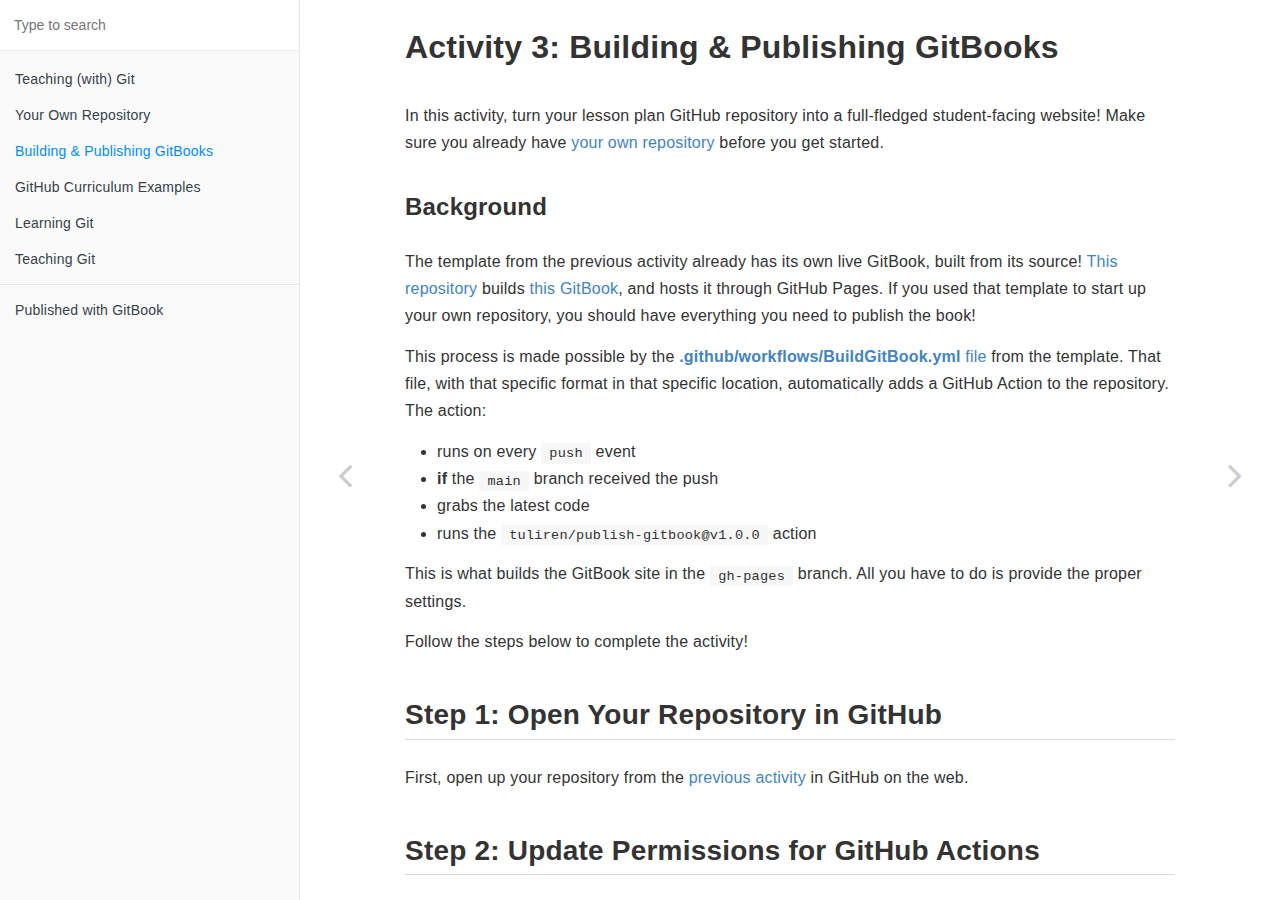
==== commit c515f930: "Update gitbook 2024-06-04 16:32:50" ====
--- a/BuildingAndPublishingGitBooks.html
+++ b/BuildingAndPublishingGitBooks.html
@@ -214,16 +214,10 @@
     
                                 <section class="normal markdown-section">
                                 
-                                <h1 id="activity-building--publishing-gitbooks">Activity: Building &amp; Publishing GitBooks</h1>
+                                <h1 id="activity-3-building--publishing-gitbooks">Activity 3: Building &amp; Publishing GitBooks</h1>
 <p>In this activity, turn your lesson plan GitHub repository into a full-fledged student-facing website! Make sure you already have <a href="YourOwnRepository.html">your own repository</a> before you get started.</p>
-<h3 id="lesson-plan-template-example">Lesson Plan Template Example</h3>
-<p>The template from before already has its own live GitBook, built from its source!</p>
-<ul>
-<li>Template Repository: <a href="https://github.com/hylandtechoutreach/lesson-plan-template" target="_blank">https://github.com/hylandtechoutreach/lesson-plan-template</a></li>
-<li>Live GitBook: <a href="https://hylandtechoutreach.github.io/lesson-plan-template/" target="_blank">https://hylandtechoutreach.github.io/lesson-plan-template/</a></li>
-</ul>
-<p>Using this template will make it easy to get your own GitBook up and running quickly.</p>
-<h3 id="github-action-configuration">GitHub Action Configuration</h3>
+<h3 id="background">Background</h3>
+<p>The template from the previous activity already has its own live GitBook, built from its source! <a href="https://github.com/hylandtechoutreach/lesson-plan-template" target="_blank">This repository</a> builds <a href="https://hylandtechoutreach.github.io/lesson-plan-template/" target="_blank">this GitBook</a>, and hosts it through GitHub Pages. If you used that template to start up your own repository, you should have everything you need to publish the book!</p>
 <p>This process is made possible by the <a href="https://github.com/hylandtechoutreach/lesson-plan-template/blob/main/.github/workflows/BuildGitBook.yml" target="_blank"><strong>.github/workflows/BuildGitBook.yml</strong> file</a> from the template. That file, with that specific format in that specific location, automatically adds a GitHub Action to the repository. The action:</p>
 <ul>
 <li>runs on every <code>push</code> event</li>
@@ -231,7 +225,8 @@
 <li>grabs the latest code</li>
 <li>runs the <code>tuliren/publish-gitbook@v1.0.0</code> action</li>
 </ul>
-<p>This is what builds the GitBook site in the <code>gh-pages</code> branch. All you have to do is provide the proper settings!</p>
+<p>This is what builds the GitBook site in the <code>gh-pages</code> branch. All you have to do is provide the proper settings.</p>
+<p>Follow the steps below to complete the activity!</p>
 <h2 id="step-1-open-your-repository-in-github">Step 1: Open Your Repository in GitHub</h2>
 <p>First, open up your repository from the <a href="YourOwnRepository.html">previous activity</a> in GitHub on the web.</p>
 <h2 id="step-2-update-permissions-for-github-actions">Step 2: Update Permissions for GitHub Actions</h2>
@@ -321,7 +316,7 @@
     <script>
         var gitbook = gitbook || [];
         gitbook.push(function() {
-            gitbook.page.hasChanged({"page":{"title":"Building & Publishing GitBooks","level":"1.3","depth":1,"next":{"title":"GitHub Curriculum Examples","level":"1.4","depth":1,"path":"GitHubCurriculumExamples.md","ref":"GitHubCurriculumExamples.md","articles":[]},"previous":{"title":"Your Own Repository","level":"1.2","depth":1,"path":"YourOwnRepository.md","ref":"YourOwnRepository.md","articles":[]},"dir":"ltr"},"config":{"plugins":[],"styles":{"website":"styles/website.css","pdf":"styles/pdf.css","epub":"styles/epub.css","mobi":"styles/mobi.css","ebook":"styles/ebook.css","print":"styles/print.css"},"pluginsConfig":{"highlight":{},"search":{},"lunr":{"maxIndexSize":1000000,"ignoreSpecialCharacters":false},"sharing":{"facebook":true,"twitter":true,"google":false,"weibo":false,"instapaper":false,"vk":false,"all":["facebook","google","twitter","weibo","instapaper"]},"fontsettings":{"theme":"white","family":"sans","size":2},"theme-default":{"styles":{"website":"styles/website.css","pdf":"styles/pdf.css","epub":"styles/epub.css","mobi":"styles/mobi.css","ebook":"styles/ebook.css","print":"styles/print.css"},"showLevel":false}},"theme":"default","pdf":{"pageNumbers":true,"fontSize":12,"fontFamily":"Arial","paperSize":"a4","chapterMark":"pagebreak","pageBreaksBefore":"/","margin":{"right":62,"left":62,"top":56,"bottom":56}},"structure":{"langs":"LANGS.md","readme":"README.md","glossary":"GLOSSARY.md","summary":"SUMMARY.md"},"variables":{},"title":"Teaching (with) Git","gitbook":"*"},"file":{"path":"BuildingAndPublishingGitBooks.md","mtime":"2024-06-04T14:26:26.495Z","type":"markdown"},"gitbook":{"version":"3.2.3","time":"2024-06-04T14:26:54.994Z"},"basePath":".","book":{"language":""}});
+            gitbook.page.hasChanged({"page":{"title":"Building & Publishing GitBooks","level":"1.3","depth":1,"next":{"title":"GitHub Curriculum Examples","level":"1.4","depth":1,"path":"GitHubCurriculumExamples.md","ref":"GitHubCurriculumExamples.md","articles":[]},"previous":{"title":"Your Own Repository","level":"1.2","depth":1,"path":"YourOwnRepository.md","ref":"YourOwnRepository.md","articles":[]},"dir":"ltr"},"config":{"plugins":[],"styles":{"website":"styles/website.css","pdf":"styles/pdf.css","epub":"styles/epub.css","mobi":"styles/mobi.css","ebook":"styles/ebook.css","print":"styles/print.css"},"pluginsConfig":{"highlight":{},"search":{},"lunr":{"maxIndexSize":1000000,"ignoreSpecialCharacters":false},"sharing":{"facebook":true,"twitter":true,"google":false,"weibo":false,"instapaper":false,"vk":false,"all":["facebook","google","twitter","weibo","instapaper"]},"fontsettings":{"theme":"white","family":"sans","size":2},"theme-default":{"styles":{"website":"styles/website.css","pdf":"styles/pdf.css","epub":"styles/epub.css","mobi":"styles/mobi.css","ebook":"styles/ebook.css","print":"styles/print.css"},"showLevel":false}},"theme":"default","pdf":{"pageNumbers":true,"fontSize":12,"fontFamily":"Arial","paperSize":"a4","chapterMark":"pagebreak","pageBreaksBefore":"/","margin":{"right":62,"left":62,"top":56,"bottom":56}},"structure":{"langs":"LANGS.md","readme":"README.md","glossary":"GLOSSARY.md","summary":"SUMMARY.md"},"variables":{},"title":"Teaching (with) Git","gitbook":"*"},"file":{"path":"BuildingAndPublishingGitBooks.md","mtime":"2024-06-04T16:32:19.585Z","type":"markdown"},"gitbook":{"version":"3.2.3","time":"2024-06-04T16:32:49.463Z"},"basePath":".","book":{"language":""}});
         });
     </script>
 </div>
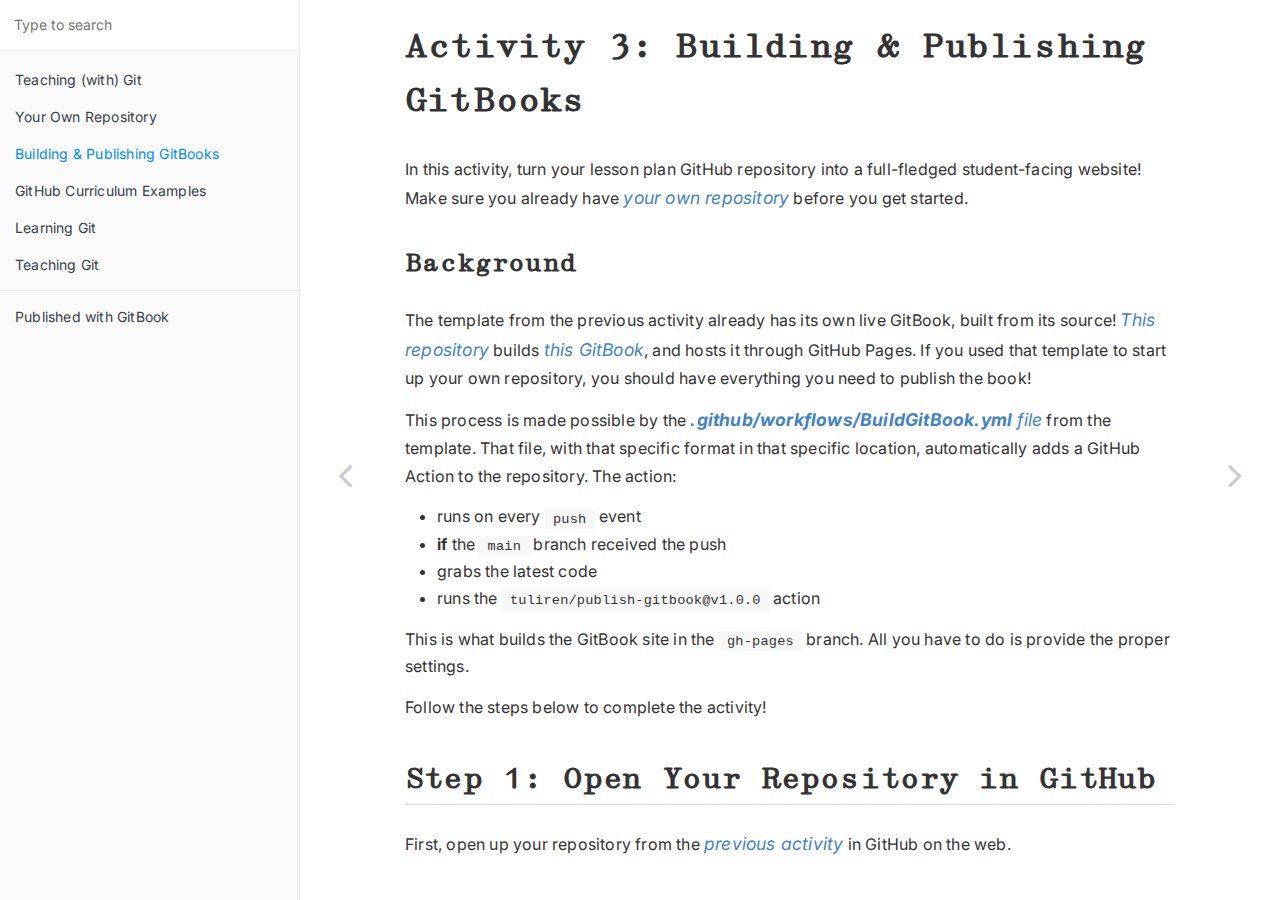
==== commit b6ea0761: "Update gitbook 2024-07-08 20:05:43" ====
--- a/BuildingAndPublishingGitBooks.html
+++ b/BuildingAndPublishingGitBooks.html
@@ -316,7 +316,7 @@
     <script>
         var gitbook = gitbook || [];
         gitbook.push(function() {
-            gitbook.page.hasChanged({"page":{"title":"Building & Publishing GitBooks","level":"1.3","depth":1,"next":{"title":"GitHub Curriculum Examples","level":"1.4","depth":1,"path":"GitHubCurriculumExamples.md","ref":"GitHubCurriculumExamples.md","articles":[]},"previous":{"title":"Your Own Repository","level":"1.2","depth":1,"path":"YourOwnRepository.md","ref":"YourOwnRepository.md","articles":[]},"dir":"ltr"},"config":{"plugins":[],"styles":{"website":"styles/website.css","pdf":"styles/pdf.css","epub":"styles/epub.css","mobi":"styles/mobi.css","ebook":"styles/ebook.css","print":"styles/print.css"},"pluginsConfig":{"highlight":{},"search":{},"lunr":{"maxIndexSize":1000000,"ignoreSpecialCharacters":false},"sharing":{"facebook":true,"twitter":true,"google":false,"weibo":false,"instapaper":false,"vk":false,"all":["facebook","google","twitter","weibo","instapaper"]},"fontsettings":{"theme":"white","family":"sans","size":2},"theme-default":{"styles":{"website":"styles/website.css","pdf":"styles/pdf.css","epub":"styles/epub.css","mobi":"styles/mobi.css","ebook":"styles/ebook.css","print":"styles/print.css"},"showLevel":false}},"theme":"default","pdf":{"pageNumbers":true,"fontSize":12,"fontFamily":"Arial","paperSize":"a4","chapterMark":"pagebreak","pageBreaksBefore":"/","margin":{"right":62,"left":62,"top":56,"bottom":56}},"structure":{"langs":"LANGS.md","readme":"README.md","glossary":"GLOSSARY.md","summary":"SUMMARY.md"},"variables":{},"title":"Teaching (with) Git","gitbook":"*"},"file":{"path":"BuildingAndPublishingGitBooks.md","mtime":"2024-06-04T16:32:19.585Z","type":"markdown"},"gitbook":{"version":"3.2.3","time":"2024-06-04T16:32:49.463Z"},"basePath":".","book":{"language":""}});
+            gitbook.page.hasChanged({"page":{"title":"Building & Publishing GitBooks","level":"1.3","depth":1,"next":{"title":"GitHub Curriculum Examples","level":"1.4","depth":1,"path":"GitHubCurriculumExamples.md","ref":"GitHubCurriculumExamples.md","articles":[]},"previous":{"title":"Your Own Repository","level":"1.2","depth":1,"path":"YourOwnRepository.md","ref":"YourOwnRepository.md","articles":[]},"dir":"ltr"},"config":{"plugins":[],"styles":{"website":"styles/website.css","pdf":"styles/pdf.css","epub":"styles/epub.css","mobi":"styles/mobi.css","ebook":"styles/ebook.css","print":"styles/print.css"},"pluginsConfig":{"highlight":{},"search":{},"lunr":{"maxIndexSize":1000000,"ignoreSpecialCharacters":false},"sharing":{"facebook":true,"twitter":true,"google":false,"weibo":false,"instapaper":false,"vk":false,"all":["facebook","google","twitter","weibo","instapaper"]},"fontsettings":{"theme":"white","family":"sans","size":2},"theme-default":{"styles":{"website":"styles/website.css","pdf":"styles/pdf.css","epub":"styles/epub.css","mobi":"styles/mobi.css","ebook":"styles/ebook.css","print":"styles/print.css"},"showLevel":false}},"theme":"default","pdf":{"pageNumbers":true,"fontSize":12,"fontFamily":"Arial","paperSize":"a4","chapterMark":"pagebreak","pageBreaksBefore":"/","margin":{"right":62,"left":62,"top":56,"bottom":56}},"structure":{"langs":"LANGS.md","readme":"README.md","glossary":"GLOSSARY.md","summary":"SUMMARY.md"},"variables":{},"title":"Teaching (with) Git","gitbook":"*"},"file":{"path":"BuildingAndPublishingGitBooks.md","mtime":"2024-07-08T20:05:13.525Z","type":"markdown"},"gitbook":{"version":"3.2.3","time":"2024-07-08T20:05:41.965Z"},"basePath":".","book":{"language":""}});
         });
     </script>
 </div>
--- a/styles/website.css
+++ b/styles/website.css
@@ -1,8 +1,31 @@
+@import url('https://fonts.googleapis.com/css2?family=Inter:wght@100..900&display=swap');
+
+@font-face {
+  font-family: "Director";
+  src: url("../Assets/Director-Regular.woff2") format("woff2");
+  font-weight: normal;
+  font-style: normal;
+  font-display: swap;
+}
+
+* {
+  font-family: "Inter", "Helvetica", "Arial", "sans-serif";
+}
+
+h1, h2, h3, h4, h5, h6 {
+  font-family: "Director", "SimSun", "monospace";
+}
+
 h2 {
   border-bottom: 1px solid #ddd;
 }
 
+.markdown-section a {
+  font-style: italic;
+  font-size: 1.1em;
+}
+
 .markdown-section img {
   border: 2px solid black;
-  box-shadow: -2px 2px 6px 1px black;
+  box-shadow: 0px 0px 6px 1px black;
 }
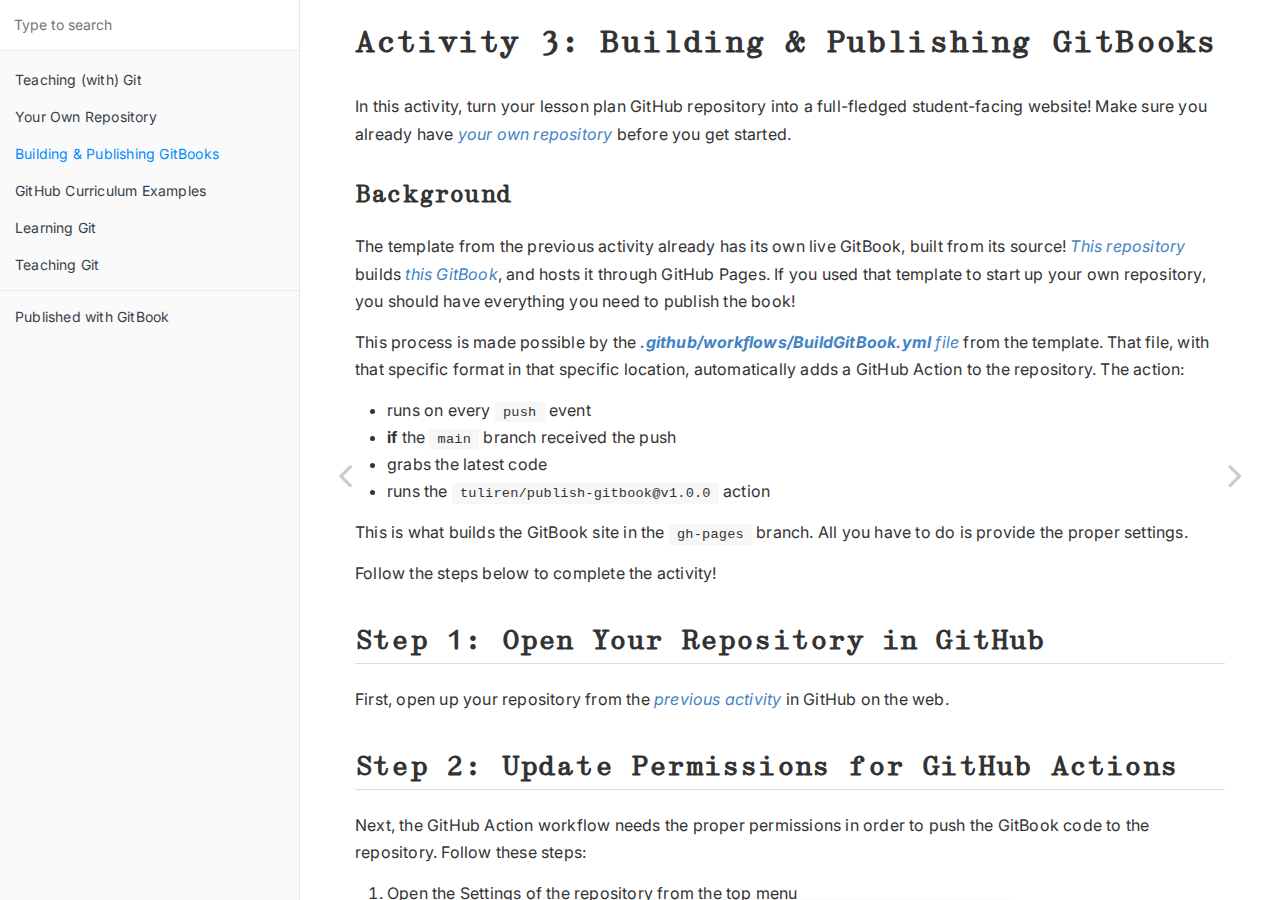
==== commit 8168373f: "Update gitbook 2024-07-08 20:32:36" ====
--- a/BuildingAndPublishingGitBooks.html
+++ b/BuildingAndPublishingGitBooks.html
@@ -316,7 +316,7 @@
     <script>
         var gitbook = gitbook || [];
         gitbook.push(function() {
-            gitbook.page.hasChanged({"page":{"title":"Building & Publishing GitBooks","level":"1.3","depth":1,"next":{"title":"GitHub Curriculum Examples","level":"1.4","depth":1,"path":"GitHubCurriculumExamples.md","ref":"GitHubCurriculumExamples.md","articles":[]},"previous":{"title":"Your Own Repository","level":"1.2","depth":1,"path":"YourOwnRepository.md","ref":"YourOwnRepository.md","articles":[]},"dir":"ltr"},"config":{"plugins":[],"styles":{"website":"styles/website.css","pdf":"styles/pdf.css","epub":"styles/epub.css","mobi":"styles/mobi.css","ebook":"styles/ebook.css","print":"styles/print.css"},"pluginsConfig":{"highlight":{},"search":{},"lunr":{"maxIndexSize":1000000,"ignoreSpecialCharacters":false},"sharing":{"facebook":true,"twitter":true,"google":false,"weibo":false,"instapaper":false,"vk":false,"all":["facebook","google","twitter","weibo","instapaper"]},"fontsettings":{"theme":"white","family":"sans","size":2},"theme-default":{"styles":{"website":"styles/website.css","pdf":"styles/pdf.css","epub":"styles/epub.css","mobi":"styles/mobi.css","ebook":"styles/ebook.css","print":"styles/print.css"},"showLevel":false}},"theme":"default","pdf":{"pageNumbers":true,"fontSize":12,"fontFamily":"Arial","paperSize":"a4","chapterMark":"pagebreak","pageBreaksBefore":"/","margin":{"right":62,"left":62,"top":56,"bottom":56}},"structure":{"langs":"LANGS.md","readme":"README.md","glossary":"GLOSSARY.md","summary":"SUMMARY.md"},"variables":{},"title":"Teaching (with) Git","gitbook":"*"},"file":{"path":"BuildingAndPublishingGitBooks.md","mtime":"2024-07-08T20:05:13.525Z","type":"markdown"},"gitbook":{"version":"3.2.3","time":"2024-07-08T20:05:41.965Z"},"basePath":".","book":{"language":""}});
+            gitbook.page.hasChanged({"page":{"title":"Building & Publishing GitBooks","level":"1.3","depth":1,"next":{"title":"GitHub Curriculum Examples","level":"1.4","depth":1,"path":"GitHubCurriculumExamples.md","ref":"GitHubCurriculumExamples.md","articles":[]},"previous":{"title":"Your Own Repository","level":"1.2","depth":1,"path":"YourOwnRepository.md","ref":"YourOwnRepository.md","articles":[]},"dir":"ltr"},"config":{"plugins":[],"styles":{"website":"styles/website.css","pdf":"styles/pdf.css","epub":"styles/epub.css","mobi":"styles/mobi.css","ebook":"styles/ebook.css","print":"styles/print.css"},"pluginsConfig":{"highlight":{},"search":{},"lunr":{"maxIndexSize":1000000,"ignoreSpecialCharacters":false},"sharing":{"facebook":true,"twitter":true,"google":false,"weibo":false,"instapaper":false,"vk":false,"all":["facebook","google","twitter","weibo","instapaper"]},"fontsettings":{"theme":"white","family":"sans","size":2},"theme-default":{"styles":{"website":"styles/website.css","pdf":"styles/pdf.css","epub":"styles/epub.css","mobi":"styles/mobi.css","ebook":"styles/ebook.css","print":"styles/print.css"},"showLevel":false}},"theme":"default","pdf":{"pageNumbers":true,"fontSize":12,"fontFamily":"Arial","paperSize":"a4","chapterMark":"pagebreak","pageBreaksBefore":"/","margin":{"right":62,"left":62,"top":56,"bottom":56}},"structure":{"langs":"LANGS.md","readme":"README.md","glossary":"GLOSSARY.md","summary":"SUMMARY.md"},"variables":{},"title":"Teaching (with) Git","gitbook":"*"},"file":{"path":"BuildingAndPublishingGitBooks.md","mtime":"2024-07-08T20:32:04.877Z","type":"markdown"},"gitbook":{"version":"3.2.3","time":"2024-07-08T20:32:35.317Z"},"basePath":".","book":{"language":""}});
         });
     </script>
 </div>
--- a/styles/website.css
+++ b/styles/website.css
@@ -22,10 +22,27 @@
 
 .markdown-section a {
   font-style: italic;
-  font-size: 1.1em;
 }
 
 .markdown-section img {
   border: 2px solid black;
   box-shadow: 0px 0px 6px 1px black;
+  max-width: 700px;
+  margin-bottom: 30px;
 }
+
+.page-inner {
+  max-width: 900px;
+}
+
+.markdown-section h1 {
+  font-size: 1.8em;
+}
+
+.markdown-section h2 {
+  font-size: 1.6em;
+}
+
+.markdown-section h3 {
+  font-size: 1.4em;
+}
